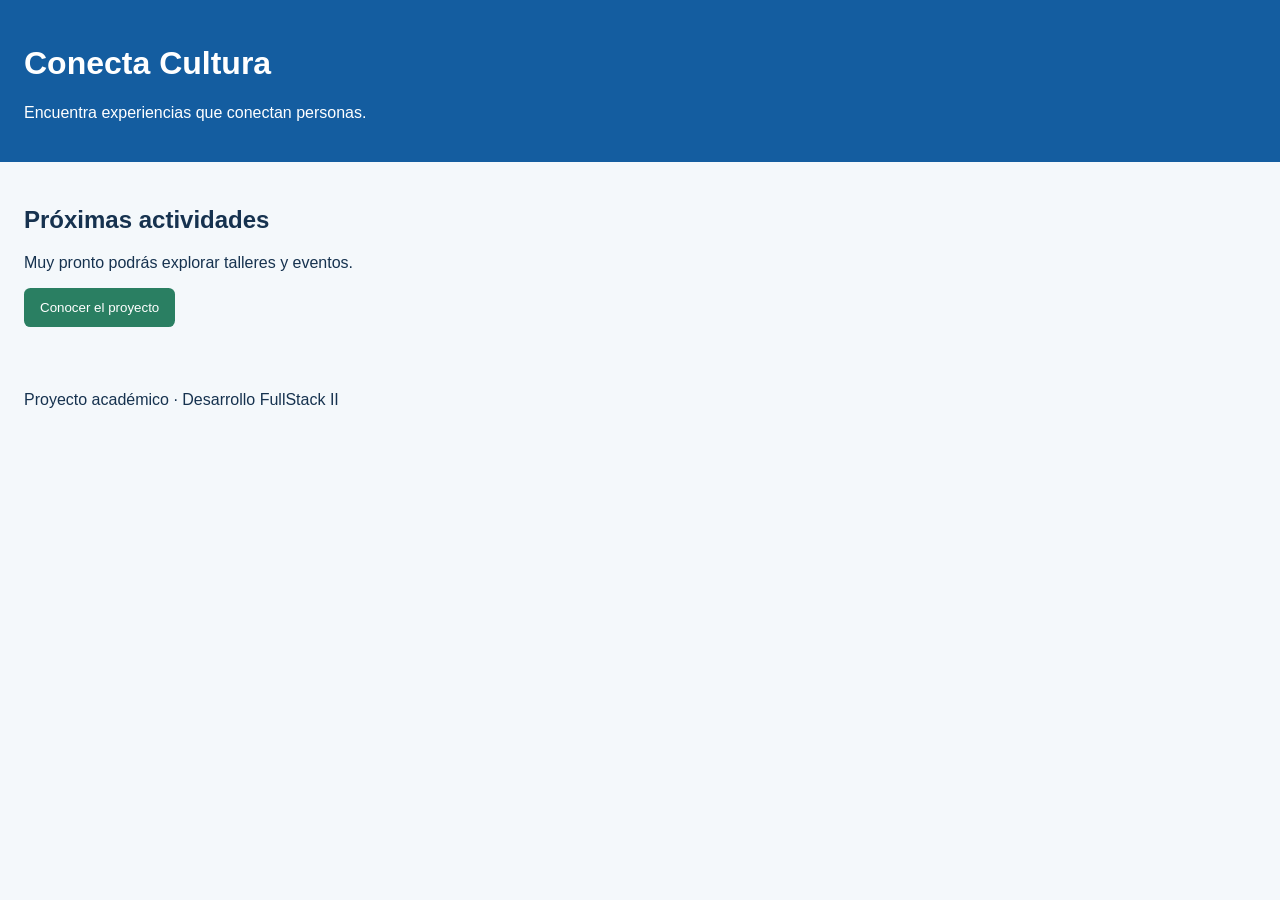
==== index.html @ 028007dc "chore: crear estructura inicial del proyecto" ====
<!DOCTYPE html>
<html lang="es">
<head>
  <meta charset="UTF-8">
  <meta name="viewport" content="width=device-width, initial-scale=1.0">
  <meta name="description" content="Actividades y talleres de Conecta Cultura">
  <title>Conecta Cultura | Inicio</title>
  <link rel="stylesheet" href="assets/css/estilos.css">
</head>
<body>
  <header>
    <h1>Conecta Cultura</h1>
    <p>Encuentra experiencias que conectan personas.</p>
  </header>

  <main>
    <section>
      <h2>Próximas actividades</h2>
      <p>Muy pronto podrás explorar talleres y eventos.</p>
      <button id="boton-bienvenida" type="button">Conocer el proyecto</button>
    </section>
  </main>

  <footer>
    <p>Proyecto académico · Desarrollo FullStack II</p>
  </footer>

  <script src="assets/js/app.js"></script>
</body>
</html>
---- assets/css/estilos.css ----
* {
  box-sizing: border-box;
}

body {
  margin: 0;
  font-family: Arial, sans-serif;
  color: #16324f;
  background-color: #f4f8fb;
}

header,
main,
footer {
  padding: 1.5rem;
}

header {
  color: #ffffff;
  background-color: #145da0;
}

button {
  padding: 0.75rem 1rem;
  color: #ffffff;
  background-color: #2a7f62;
  border: 0;
  border-radius: 0.4rem;
  cursor: pointer;
}
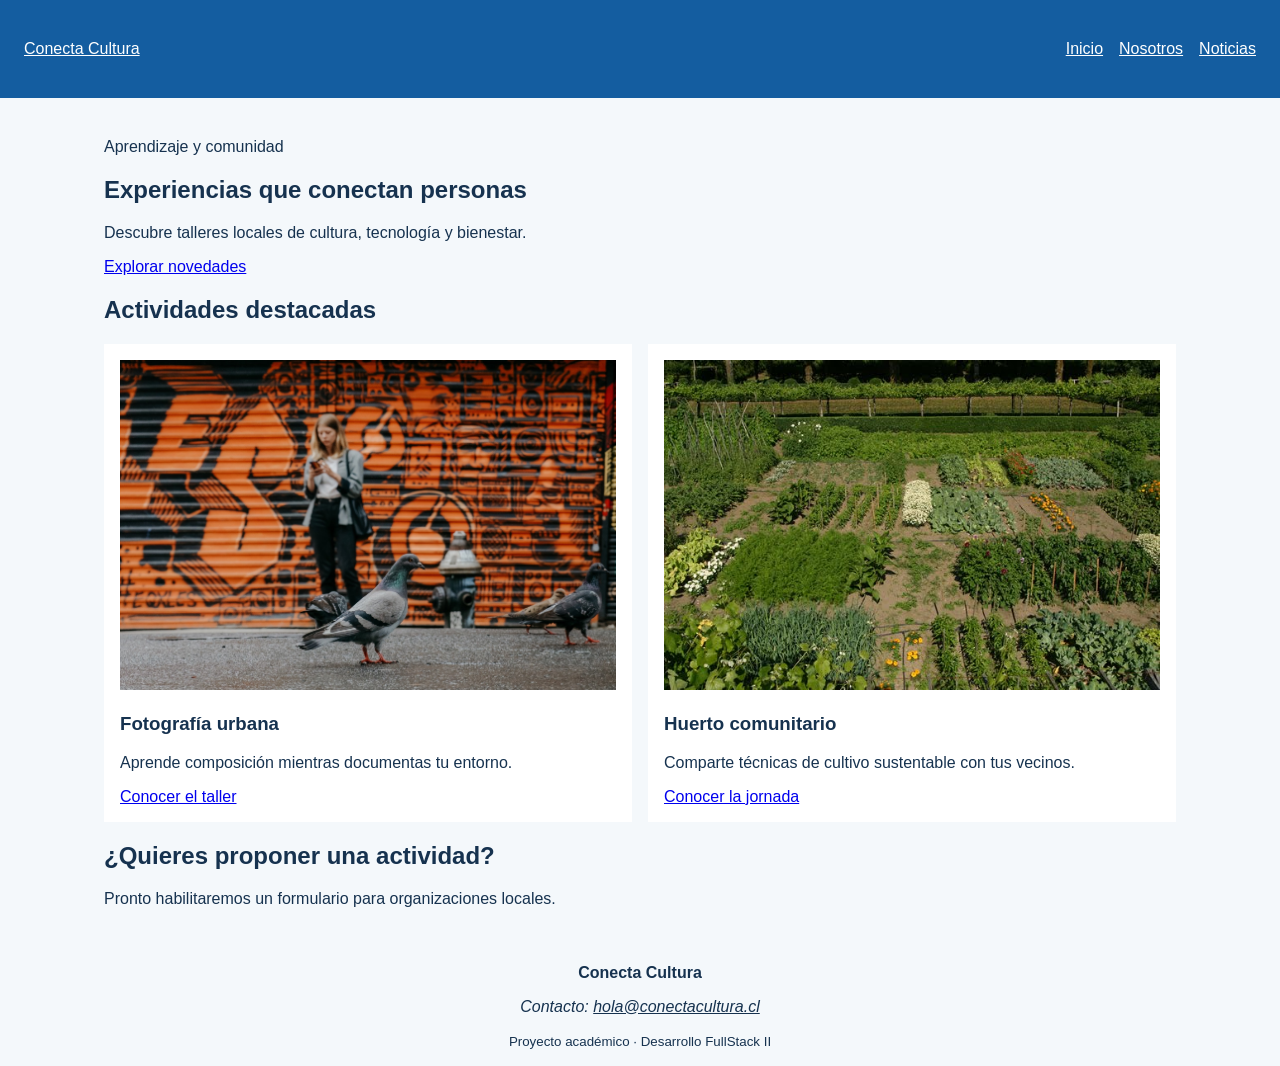
==== commit b4dd0bdd: "feat: construir estructura semántica de inicio y nosotros" ====
--- a/index.html
+++ b/index.html
@@ -3,28 +3,62 @@
 <head>
   <meta charset="UTF-8">
   <meta name="viewport" content="width=device-width, initial-scale=1.0">
-  <meta name="description" content="Actividades y talleres de Conecta Cultura">
-  <title>Conecta Cultura | Inicio</title>
+  <meta name="description" content="Talleres y actividades de Conecta Cultura">
+  <title>Inicio | Conecta Cultura</title>
   <link rel="stylesheet" href="assets/css/estilos.css">
 </head>
 <body>
-  <header>
-    <h1>Conecta Cultura</h1>
-    <p>Encuentra experiencias que conectan personas.</p>
+  <a class="salto-contenido" href="#contenido-principal">Ir al contenido</a>
+  <header class="cabecera-sitio">
+    <a class="marca" href="index.html">Conecta Cultura</a>
+    <nav aria-label="Navegación principal">
+      <ul class="menu">
+        <li><a href="index.html" aria-current="page">Inicio</a></li>
+        <li><a href="nosotros.html">Nosotros</a></li>
+        <li><a href="noticias.html">Noticias</a></li>
+      </ul>
+    </nav>
   </header>
 
-  <main>
-    <section>
-      <h2>Próximas actividades</h2>
-      <p>Muy pronto podrás explorar talleres y eventos.</p>
-      <button id="boton-bienvenida" type="button">Conocer el proyecto</button>
+  <main id="contenido-principal">
+    <section class="presentacion">
+      <p class="etiqueta">Aprendizaje y comunidad</p>
+      <h1>Experiencias que conectan personas</h1>
+      <p>Descubre talleres locales de cultura, tecnología y bienestar.</p>
+      <a class="boton" href="noticias.html">Explorar novedades</a>
     </section>
+
+    <section aria-labelledby="titulo-actividades">
+      <h2 id="titulo-actividades">Actividades destacadas</h2>
+      <div class="grilla-tarjetas">
+        <article class="tarjeta">
+          <img src="assets/img/urbana.jpg"
+               alt="Participantes fotografiando edificios del barrio">
+          <h3>Fotografía urbana</h3>
+          <p>Aprende composición mientras documentas tu entorno.</p>
+          <a href="noticia-detalle-1.html">Conocer el taller</a>
+        </article>
+        <article class="tarjeta">
+          <img src="assets/img/huerto.jpg"
+               alt="Manos plantando una hierba en un huerto comunitario">
+          <h3>Huerto comunitario</h3>
+          <p>Comparte técnicas de cultivo sustentable con tus vecinos.</p>
+          <a href="noticia-detalle-2.html">Conocer la jornada</a>
+        </article>
+      </div>
+    </section>
+
+    <aside class="aviso" aria-labelledby="titulo-aviso">
+      <h2 id="titulo-aviso">¿Quieres proponer una actividad?</h2>
+      <p>Pronto habilitaremos un formulario para organizaciones locales.</p>
+    </aside>
   </main>
 
-  <footer>
-    <p>Proyecto académico · Desarrollo FullStack II</p>
+  <footer class="pie-sitio">
+    <p><strong>Conecta Cultura</strong></p>
+    <address>Contacto: <a href="mailto:hola@conectacultura.cl">hola@conectacultura.cl</a></address>
+    <p><small>Proyecto académico · Desarrollo FullStack II</small></p>
   </footer>
-
   <script src="assets/js/app.js"></script>
 </body>
 </html>
--- a/assets/css/estilos.css
+++ b/assets/css/estilos.css
@@ -10,8 +10,7 @@
 }
 
 header,
-main,
-footer {
+main {
   padding: 1.5rem;
 }
 
@@ -28,3 +27,72 @@
   border-radius: 0.4rem;
   cursor: pointer;
 }
+
+
+footer {
+  width: 100%;
+  text-align: center;
+  bottom: 0;
+}
+
+.tarjeta {
+padding: 1rem;
+background-color: #ffffff;
+}
+.destacada {
+border: 2px solid #2a7f62;
+}
+
+.cabecera-sitio,
+.menu,
+.grilla-tarjetas {
+  display: flex;
+  gap: 1rem;
+}
+
+.cabecera-sitio {
+  align-items: center;
+  justify-content: space-between;
+}
+
+.menu {
+  padding: 0;
+  list-style: none;
+}
+
+.marca,
+.menu a,
+.pie-sitio a {
+  color: inherit;
+}
+
+main {
+  max-width: 70rem;
+  margin-inline: auto;
+}
+
+.grilla-tarjetas {
+  flex-wrap: wrap;
+}
+
+.tarjeta {
+  flex: 1 1 18rem;
+  padding: 1rem;
+  background: #ffffff;
+}
+
+img {
+  max-width: 100%;
+  height: auto;
+  width: 100%;
+}
+
+.salto-contenido {
+  position: absolute;
+  left: -10000px;
+}
+
+.salto-contenido:focus {
+  position: static;
+}
+
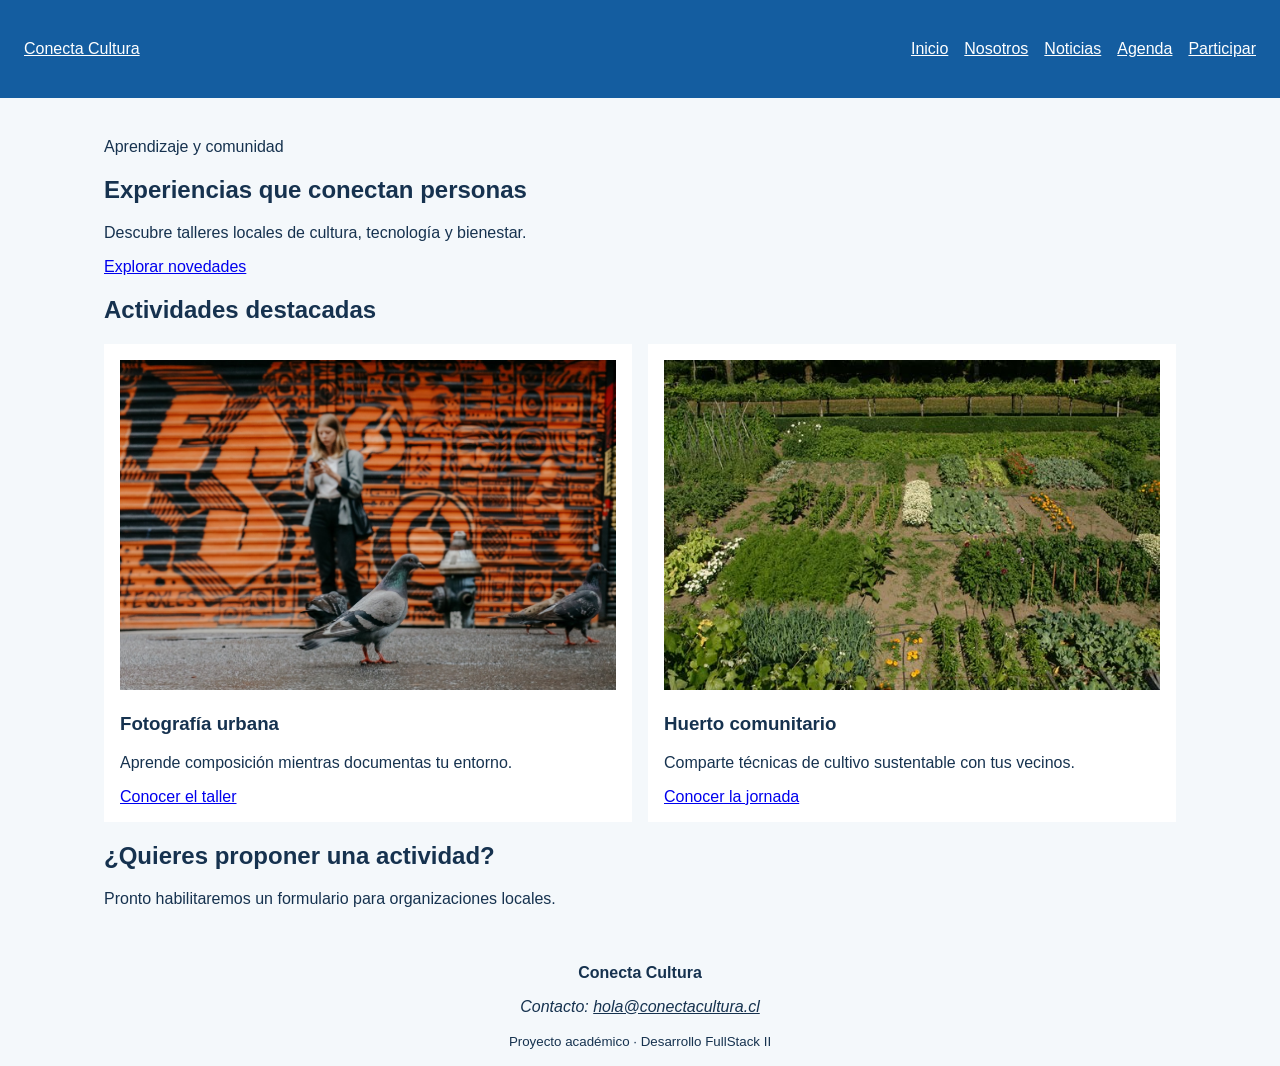
==== commit 11cbc76e: "feat: correciones de presentacion" ====
--- a/index.html
+++ b/index.html
@@ -1,64 +1,84 @@
 <!DOCTYPE html>
 <html lang="es">
-<head>
-  <meta charset="UTF-8">
-  <meta name="viewport" content="width=device-width, initial-scale=1.0">
-  <meta name="description" content="Talleres y actividades de Conecta Cultura">
-  <title>Inicio | Conecta Cultura</title>
-  <link rel="stylesheet" href="assets/css/estilos.css">
-</head>
-<body>
-  <a class="salto-contenido" href="#contenido-principal">Ir al contenido</a>
-  <header class="cabecera-sitio">
-    <a class="marca" href="index.html">Conecta Cultura</a>
-    <nav aria-label="Navegación principal">
-      <ul class="menu">
-        <li><a href="index.html" aria-current="page">Inicio</a></li>
-        <li><a href="nosotros.html">Nosotros</a></li>
-        <li><a href="noticias.html">Noticias</a></li>
-      </ul>
-    </nav>
-  </header>
+  <head>
+    <meta charset="UTF-8">
+    <meta name="viewport" content="width=device-width, initial-scale=1.0">
+    <meta name="description" content="Talleres y actividades de Conecta Cultura">
+    <title>Nosotros | Conecta Cultura</title>
+    <link rel="stylesheet" href="assets/css/estilos.css">
+  </head>
 
-  <main id="contenido-principal">
-    <section class="presentacion">
-      <p class="etiqueta">Aprendizaje y comunidad</p>
-      <h1>Experiencias que conectan personas</h1>
-      <p>Descubre talleres locales de cultura, tecnología y bienestar.</p>
-      <a class="boton" href="noticias.html">Explorar novedades</a>
-    </section>
+  <!-- AQUI COMIENZA EL BODY -->
+  <body>
 
-    <section aria-labelledby="titulo-actividades">
-      <h2 id="titulo-actividades">Actividades destacadas</h2>
-      <div class="grilla-tarjetas">
-        <article class="tarjeta">
-          <img src="assets/img/urbana.jpg"
-               alt="Participantes fotografiando edificios del barrio">
-          <h3>Fotografía urbana</h3>
-          <p>Aprende composición mientras documentas tu entorno.</p>
-          <a href="noticia-detalle-1.html">Conocer el taller</a>
-        </article>
-        <article class="tarjeta">
-          <img src="assets/img/huerto.jpg"
-               alt="Manos plantando una hierba en un huerto comunitario">
-          <h3>Huerto comunitario</h3>
-          <p>Comparte técnicas de cultivo sustentable con tus vecinos.</p>
-          <a href="noticia-detalle-2.html">Conocer la jornada</a>
-        </article>
-      </div>
-    </section>
+    <!-- ESTE ES EL HEADER -->
+      <a class="salto-contenido" href="#contenido-principal">Ir al contenido</a>
+        <header class="cabecera-sitio">
+      <a class="marca" href="index.html">Conecta Cultura</a>
+      <nav aria-label="Navegación principal">
+        <ul class="menu">
+          <li><a href="index.html" aria-current="page">Inicio</a></li>
+          <li><a href="nosotros.html">Nosotros</a></li>
+          <li><a href="noticias.html">Noticias</a></li>
+          <li><a href="agenda.html">Agenda</a></li>
+        <li><a href="participar.html">Participar</a></li>
+        </ul>
+      </nav>
+    </header>
+    <!-- ESTE ES EL HEADER -->
 
-    <aside class="aviso" aria-labelledby="titulo-aviso">
-      <h2 id="titulo-aviso">¿Quieres proponer una actividad?</h2>
-      <p>Pronto habilitaremos un formulario para organizaciones locales.</p>
-    </aside>
-  </main>
+    <!-- AQUI COMIENZA EL MAIN -->
+    <main id="contenido-principal">
+      <!-- ESTE ES EL TITULAR -->
+      <section class="presentacion">
+        <p class="etiqueta">Aprendizaje y comunidad</p>
+        <h1>Experiencias que conectan personas</h1>
+        <p>Descubre talleres locales de cultura, tecnología y bienestar.</p>
+        <a class="boton" href="noticias.html">Explorar novedades</a>
+      </section>
+      <!-- ESTE ES EL TITULAR -->
 
-  <footer class="pie-sitio">
-    <p><strong>Conecta Cultura</strong></p>
-    <address>Contacto: <a href="mailto:hola@conectacultura.cl">hola@conectacultura.cl</a></address>
-    <p><small>Proyecto académico · Desarrollo FullStack II</small></p>
-  </footer>
-  <script src="assets/js/app.js"></script>
-</body>
+      <!-- ESTAS SON LAS NOTICIAS -->
+      <section aria-labelledby="titulo-actividades">
+        <h2 id="titulo-actividades">Actividades destacadas</h2>
+        <div class="grilla-tarjetas">
+          <article class="tarjeta">
+            <img src="assets/img/urbana.jpg"
+                alt="Participantes fotografiando edificios del barrio">
+            <h3>Fotografía urbana</h3>
+            <p>Aprende composición mientras documentas tu entorno.</p>
+            <a href="noticia-detalle-1.html">Conocer el taller</a>
+          </article>
+          <article class="tarjeta">
+            <img src="assets/img/huerto.jpg"
+                alt="Manos plantando una hierba en un huerto comunitario">
+            <h3>Huerto comunitario</h3>
+            <p>Comparte técnicas de cultivo sustentable con tus vecinos.</p>
+            <a href="noticia-detalle-2.html">Conocer la jornada</a>
+          </article>
+        </div>
+      </section>
+      <!-- ESTAS SON LAS NOTICIAS -->
+
+      <!-- AQUI HAY UN PEQUEÑO INCISO -->
+      <aside class="aviso" aria-labelledby="titulo-aviso">
+        <h2 id="titulo-aviso">¿Quieres proponer una actividad?</h2>
+        <p>Pronto habilitaremos un formulario para organizaciones locales.</p>
+      </aside>
+      <!-- AQUI HAY UN PEQUEÑO INCISO -->
+
+    </main>
+    <!-- AQUI TERMINA EL MAIN -->
+
+    <!-- AQUI COMIENZA EL FOOTER -->
+    <footer class="pie-sitio">
+      <p><strong>Conecta Cultura</strong></p>
+      <address>Contacto: <a href="mailto:hola@conectacultura.cl">hola@conectacultura.cl</a></address>
+      <p><small>Proyecto académico · Desarrollo FullStack II</small></p>
+    </footer>
+    <script src="assets/js/app.js"></script>
+    <!-- AQUI ACABA EL FOOTER -->
+
+  </body>
+  <!-- AQUI ACABA EL BODY -->
 </html>
--- a/assets/css/estilos.css
+++ b/assets/css/estilos.css
@@ -9,12 +9,13 @@
   background-color: #f4f8fb;
 }
 
-header,
 main {
   padding: 1.5rem;
+  min-height: 725px;
 }
 
 header {
+  padding: 1.5rem;
   color: #ffffff;
   background-color: #145da0;
 }
@@ -96,3 +97,74 @@
   position: static;
 }
 
+.tabla-contenedor {
+  max-width: 100%;
+  overflow-x: auto;
+}
+
+table {
+  width: 100%;
+  border-collapse: collapse;
+  background-color: #ffffff;
+}
+
+caption {
+  padding: 0.75rem;
+  font-weight: bold;
+  text-align: left;
+}
+
+th,
+td {
+  padding: 0.75rem;
+  border: 1px solid #b8c4cf;
+  text-align: left;
+}
+
+thead {
+  color: #ffffff;
+  background-color: #145da0;
+}
+
+.formulario {
+  display: grid;
+  gap: 1rem;
+  max-width: 42rem;
+  
+}
+
+.formulario fieldset {
+  display: grid;
+  gap: 0.75rem;
+  padding: 1rem;
+  border: 1px solid #b8c4cf;
+}
+
+.formulario input,
+.formulario select,
+.formulario textarea {
+  width: 100%;
+  padding: 0.7rem;
+  font: inherit;
+}
+
+.formulario input[type="radio"],
+.formulario input[type="checkbox"] {
+  width: auto;
+}
+
+.nuevo{
+  display: grid;
+  justify-content: center;
+  align-items: center;
+}
+
+.mensaje-confirmacion{
+  display: grid;
+  justify-content: center;
+  text-align: center;
+  margin-top: 25%;
+  background-color: #145ca067;
+  border-radius: 10px;
+  min-height: 300px;
+}
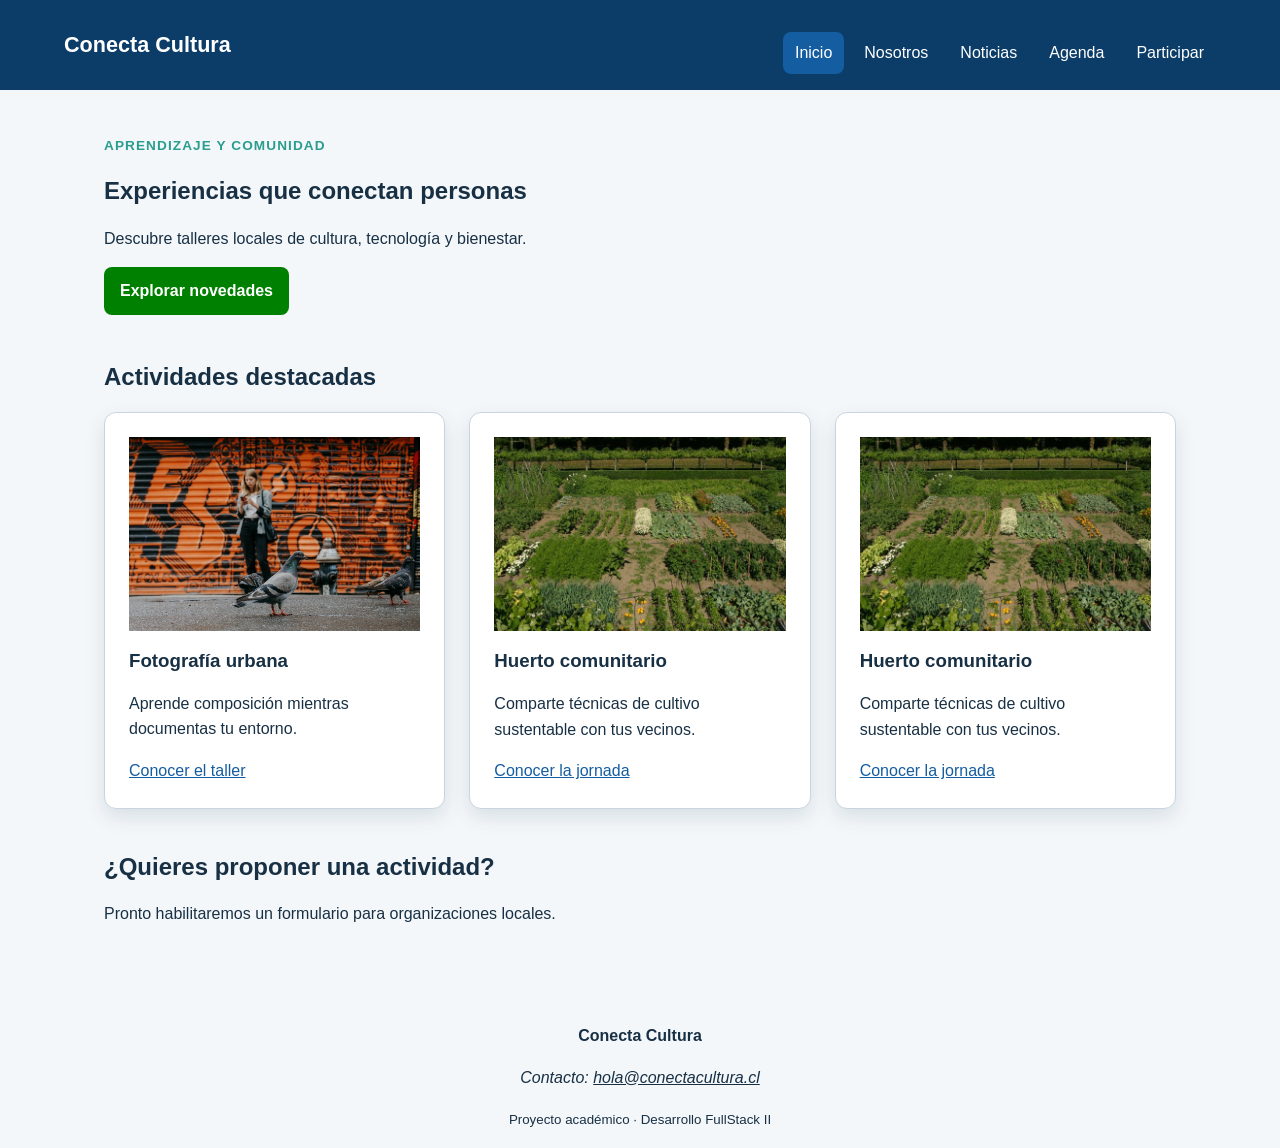
==== commit 5d2a7488: "Cambios" ====
--- a/index.html
+++ b/index.html
@@ -56,6 +56,13 @@
             <p>Comparte técnicas de cultivo sustentable con tus vecinos.</p>
             <a href="noticia-detalle-2.html">Conocer la jornada</a>
           </article>
+          <article class="tarjeta">
+            <img src="assets/img/huerto.jpg"
+                alt="Manos plantando una hierba en un huerto comunitario">
+            <h3>Huerto comunitario</h3>
+            <p>Comparte técnicas de cultivo sustentable con tus vecinos.</p>
+            <a href="noticia-detalle-2.html">Conocer la jornada</a>
+          </article>
         </div>
       </section>
       <!-- ESTAS SON LAS NOTICIAS -->
--- a/assets/css/estilos.css
+++ b/assets/css/estilos.css
@@ -37,11 +37,12 @@
 }
 
 .tarjeta {
-padding: 1rem;
-background-color: #ffffff;
+  padding: 1.5rem;
+  background-color: #ffffff;
+  border-radius: 0.75rem;
 }
 .destacada {
-border: 2px solid #2a7f62;
+  border: 2px solid #2a7f62;
 }
 
 .cabecera-sitio,
@@ -167,4 +168,376 @@
   background-color: #145ca067;
   border-radius: 10px;
   min-height: 300px;
+}
+
+p { color: #183044; }
+/* Todos los párrafos */
+.etiqueta { color: #2a9d8f; }
+/* Cualquier elemento con class="etiqueta" */
+.tarjeta p { margin-bottom: 1rem; }
+/* Solo los párrafos que están dentro de .tarjeta */
+input[required] { border-left-width: 0.3rem; }
+/* Solo controles input que poseen required */
+a:hover { text-decoration-thickness: 0.15rem; }
+/* Enlaces mientras el puntero se encuentra sobre ellos */
+
+a { color: navy; } /* 0-0-1 */
+.menu a { color: white; } /* 0-1-1: gana en la navegación */
+
+.boton { background-color: blue; }
+a.boton { background-color: green; }
+.boton { background-color: orange; }
+
+body {
+ color: #183044;
+ font-family: Arial, sans-serif;
+}
+/* Los párrafos y títulos heredan normalmente color y fuente.
+ margin, padding, border y background no se heredan. */
+
+
+.tarjeta {
+ padding: 1rem; /* aire dentro de la tarjeta */
+ border: 1px solid #c9d4de;
+ margin-bottom: 2rem; /* distancia con la siguiente tarjeta */
+}
+
+
+.ejemplo {
+ width: 300px;
+ padding: 20px;
+ border: 2px solid;
+ /* ancho visible con content-box: 344px */
+}
+
+*,
+*::before,
+*::after {
+ box-sizing: border-box;
+}
+
+
+:root {
+ --color-primario: #145da0;
+ --color-primario-oscuro: #0b3d68;
+ --color-secundario: #2a9d8f;
+ --color-acento: #f4a261;
+ --color-texto: #183044;
+ --color-texto-suave: #526575;
+ --color-fondo: #f4f7fa;
+ --color-superficie: #ffffff;
+ --color-borde: #c9d4de;
+ --fuente-base: Arial, Helvetica, sans-serif;
+ --radio: 0.75rem;
+ --sombra: 0 0.5rem 1.25rem rgb(20 48 68 / 12%);
+ --ancho-contenido: 72rem;
+}
+
+:root {
+ --color-primario: #145da0; /* declaración */
+}
+.boton {
+ background-color: var(--color-primario); /* uso */
+}
+.aviso {
+ border-color: var(--color-aviso, #f4a261); /* valor alternativo */
+}
+
+.seccion-destacada {
+ --color-primario: #2a9d8f;
+}
+/* Los componentes dentro de esta sección usarán el nuevo color. */
+
+
+html {
+ font-size: 100%; /* respeta normalmente los 16px del navegador */
+}
+.tarjeta {
+ padding: 1.5rem; /* aproximadamente 24px con raíz de 16px */
+}
+
+html {
+ scroll-behavior: smooth;
+}
+body {
+ margin: 0;
+ color: var(--color-texto);
+ background: var(--color-fondo);
+ font-family: var(--fuente-base);
+ font-size: 1rem;
+ line-height: 1.6;
+}
+img,
+video {
+ display: block;
+ max-width: 100%;
+ height: auto;
+}
+a {
+ color: var(--color-primario);
+}
+h1,
+h2,
+h3 {
+ line-height: 1.2;
+ text-wrap: balance;
+}
+main {
+ width: min(100% - 2rem, var(--ancho-contenido));
+ margin-inline: auto;
+}
+main {
+ padding-block: 2rem 4rem;
+}
+section + section {
+ margin-top: 3rem;
+}
+
+.cabecera-sitio {
+ padding: 1rem 5%;
+ color: #ffffff;
+ background: var(--color-primario-oscuro);
+}
+.marca {
+ color: #ffffff;
+ font-size: 1.35rem;
+ font-weight: 700;
+ text-decoration: none;
+}
+.menu {
+ display: flex;
+ flex-wrap: wrap;
+ gap: 0.5rem;
+ margin: 1rem 0 0;
+  padding: 0;
+ list-style: none;
+}
+.menu a {
+ display: inline-block;
+ padding: 0.5rem 0.75rem;
+ color: #ffffff;
+ border-radius: 0.5rem;
+ text-decoration: none;
+}
+.menu a:hover,
+.menu a[aria-current="page"] {
+ background: var(--color-primario);
+}
+
+.etiqueta {
+ margin-bottom: 0.25rem;
+ color: var(--color-secundario);
+ font-size: 0.85rem;
+ font-weight: 700;
+ letter-spacing: 0.08em;
+ text-transform: uppercase;
+}
+.tarjeta,
+.mensaje-confirmacion,
+.formulario fieldset {
+ padding: 1.5rem;
+ background: var(--color-superficie);
+ border: 1px solid var(--color-borde);
+ border-radius: var(--radio);
+ box-shadow: var(--sombra);
+}
+.boton,
+button {
+ display: inline-block;
+ width: fit-content;
+ padding: 0.7rem 1rem;
+ color: #ffffff;
+ background: var(--color-primario);
+ border: 0;
+ border-radius: 0.5rem;
+ font: inherit;
+ font-weight: 700;
+ text-decoration: none;
+ cursor: pointer;
+}
+.boton:hover,
+button:hover {
+ background: var(--color-primario-oscuro);
+}
+
+.tabla-contenedor {
+ max-width: 100%;
+ overflow-x: auto;
+}
+table {
+ width: 100%;
+ border-collapse: collapse;
+ background: var(--color-superficie);
+}
+caption,
+th,
+td {
+ padding: 0.75rem;
+ text-align: left;
+}
+th,
+td {
+ border: 1px solid var(--color-borde);
+}
+thead {
+ color: #ffffff;
+ background: var(--color-primario);
+}
+.formulario {
+ display: grid;
+ gap: 1rem;
+ max-width: 42rem;
+}
+.formulario fieldset {
+ display: grid;
+ gap: 0.75rem;
+}
+.formulario input,
+.formulario select,
+.formulario textarea {
+ width: 100%;
+ padding: 0.7rem;
+ color: inherit;
+ background: #ffffff;
+ border: 1px solid var(--color-borde);
+ border-radius: 0.4rem;
+ font: inherit;
+}
+.formulario input[type="radio"],
+.formulario input[type="checkbox"] {
+ width: auto;
+}
+
+:focus-visible {
+ outline: 3px solid var(--color-acento);
+ outline-offset: 3px;
+}
+input:required,
+select:required,
+textarea:required {
+ border-left: 0.3rem solid var(--color-primario);
+}
+input:focus,
+select:focus,
+textarea:focus {
+ border-color: var(--color-primario);
+}
+.salto-contenido {
+ position: absolute;
+ padding: 0.6rem 1rem;
+ color: #ffffff;
+ background: var(--color-primario-oscuro);
+ transform: translateY(-150%);
+}
+.salto-contenido:focus {
+ transform: translateY(0);
+}
+
+boton--secundario {
+ color: var(--color-primario-oscuro);
+ background: transparent;
+ border: 2px solid currentColor;
+}
+.boton--secundario:hover {
+ color: #ffffff;
+ background: var(--color-primario-oscuro);
+}
+
+main {
+ width: 90%;
+ max-width: 70rem;
+ margin-inline: auto;
+}
+
+img {
+ display: block;
+ max-width: 100%;
+ height: auto;
+}
+
+.grilla-tarjetas {
+ display: block;
+}
+.tarjeta {
+ margin-bottom: 1.5rem;
+}
+
+.ejemplo-flex {
+ display: flex;
+ gap: 1rem;
+}
+
+.menu {
+ display: flex;
+ flex-direction: column;
+ gap: 0.5rem;
+}
+
+.menu {
+ display: flex;
+ flex-direction: row;
+ flex-wrap: wrap;
+ gap: 0.5rem;
+}
+
+.cabecera-sitio {
+ display: flex;
+ flex-direction: column;
+ gap: 1rem;
+}
+.menu {
+ display: flex;
+ flex-direction: column;
+ gap: 0.5rem;
+}
+
+@media (min-width: 40rem) {
+ .cabecera-sitio {
+ flex-direction: row;
+ justify-content: space-between;
+ align-items: center;
+ }
+ .menu {
+ flex-direction: row;
+ flex-wrap: wrap;
+ }
+}
+
+.grilla-tarjetas {
+ display: grid;
+ grid-template-columns: 1fr;
+ gap: 1.5rem;
+}
+
+@media (min-width: 48rem) {
+ .grilla-tarjetas {
+ grid-template-columns: 1fr 1fr;
+ }
+}
+
+@media (min-width: 64rem) {
+ .grilla-tarjetas {
+ grid-template-columns: repeat(3, 1fr);
+ }
+}
+
+.grilla-tarjetas {
+ display: grid;
+ grid-template-columns: repeat(auto-fit, minmax(16rem, 1fr));
+ gap: 1.5rem;
+}
+
+video,
+iframe {
+ width: 100%;
+ max-width: 100%;
+}
+iframe {
+ aspect-ratio: 16 / 9;
+ border: 0;
+}
+
+.tabla-contenedor {
+ max-width: 100%;
+ overflow-x: auto;
 }
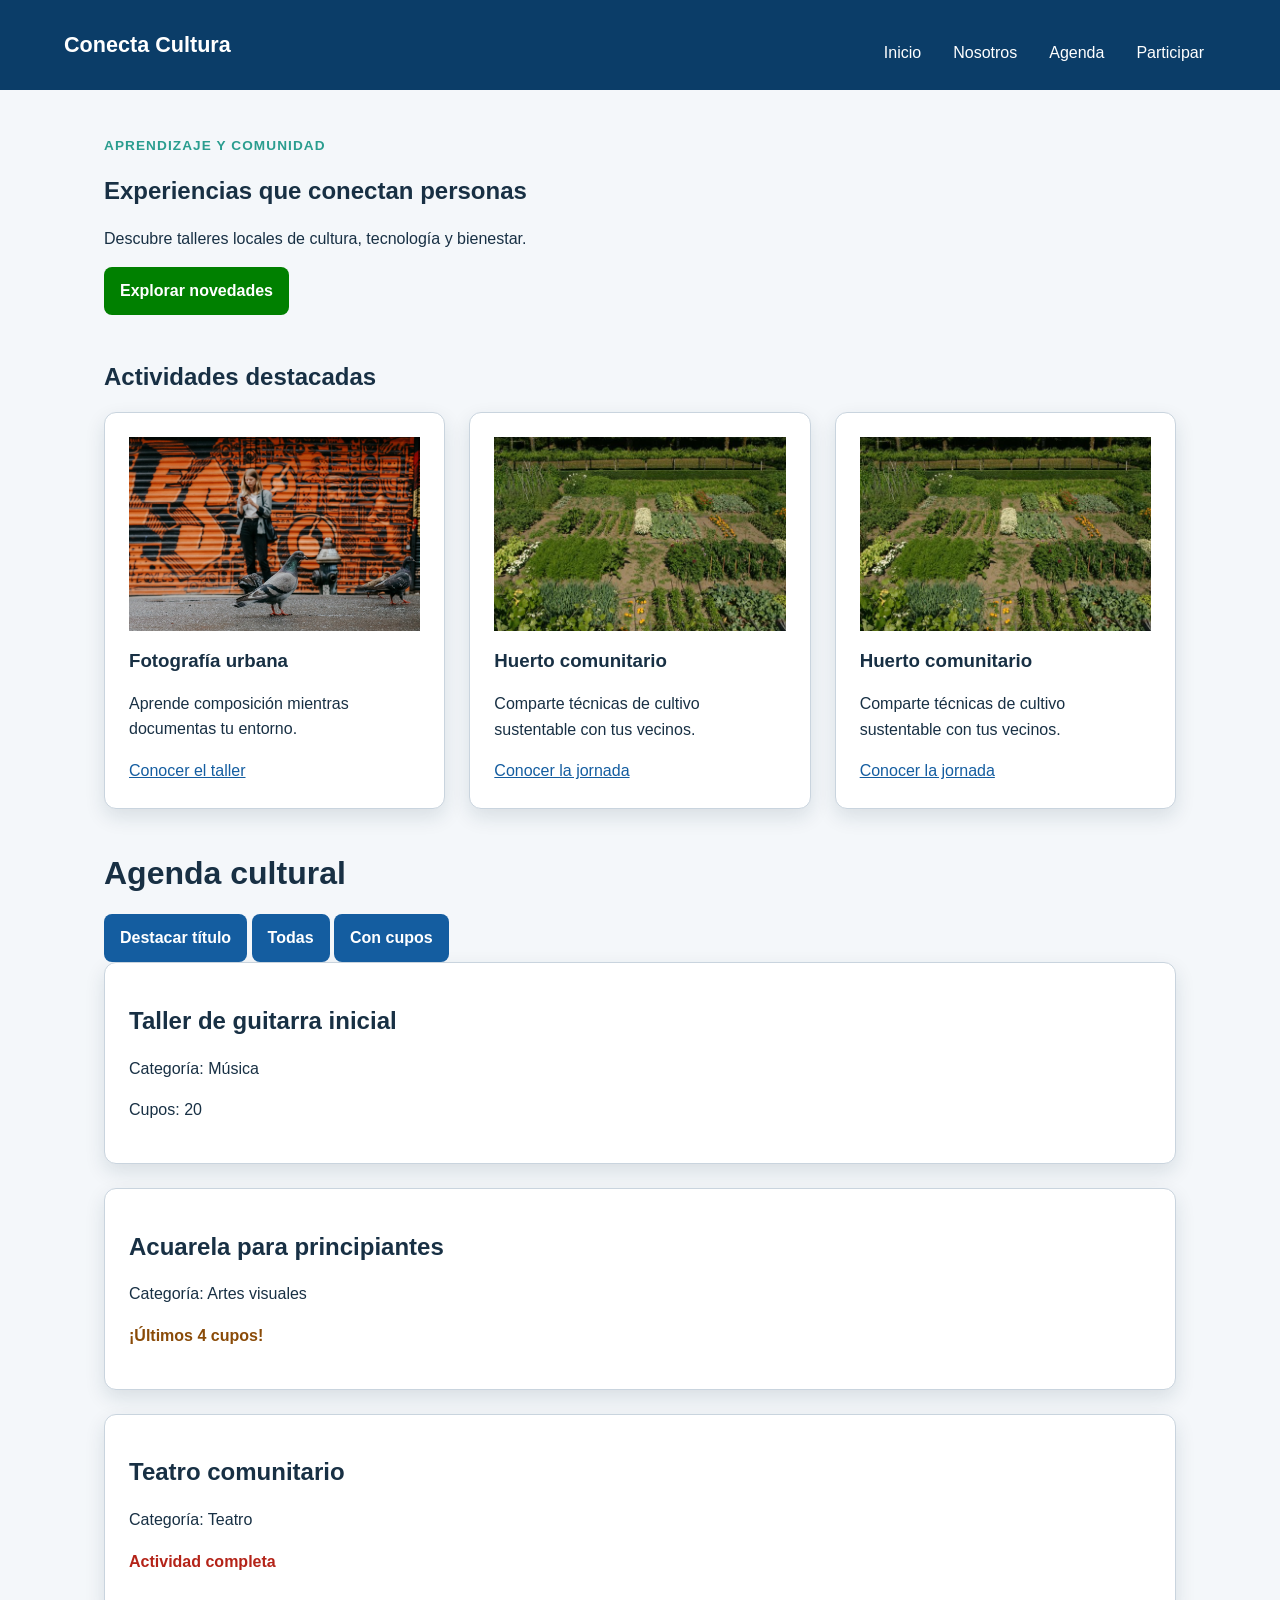
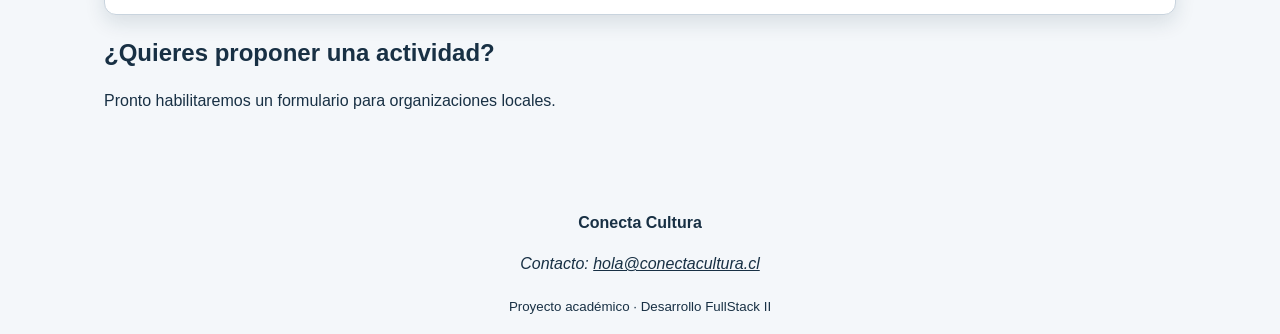
==== commit 9a07fdcd: "feat: agregar menú adaptable y cartelera dinámica" ====
--- a/index.html
+++ b/index.html
@@ -10,20 +10,27 @@
 
   <!-- AQUI COMIENZA EL BODY -->
   <body>
+    <!-- ESTE ES EL HEADER -->
+    <a class="salto-contenido" href="#contenido-principal">Ir al contenido</a>
+    <header class="cabecera-sitio">
+      <a class="marca" href="index.html">Conecta Cultura</a>
+            <button
+        id="boton-menu"
+        class="boton-menu"
+        type="button"
+        aria-label="Abrir o cerrar menú principal"
+        aria-controls="menu-principal"
+        aria-expanded="false">
+        <span aria-hidden="true">☰</span>
+      </button>
 
-    <!-- ESTE ES EL HEADER -->
-      <a class="salto-contenido" href="#contenido-principal">Ir al contenido</a>
-        <header class="cabecera-sitio">
-      <a class="marca" href="index.html">Conecta Cultura</a>
-      <nav aria-label="Navegación principal">
-        <ul class="menu">
-          <li><a href="index.html" aria-current="page">Inicio</a></li>
-          <li><a href="nosotros.html">Nosotros</a></li>
-          <li><a href="noticias.html">Noticias</a></li>
-          <li><a href="agenda.html">Agenda</a></li>
-        <li><a href="participar.html">Participar</a></li>
-        </ul>
+      <nav id="menu-principal" class="menu" aria-label="Navegación principal">
+        <a href="index.html">Inicio</a>
+        <a href="nosotros.html">Nosotros</a>
+        <a href="agenda.html">Agenda</a>
+        <a href="participar.html">Participar</a>
       </nav>
+
     </header>
     <!-- ESTE ES EL HEADER -->
 
@@ -65,6 +72,18 @@
           </article>
         </div>
       </section>
+
+      <h1 id="titulo-cartelera">Agenda cultural</h1>
+
+      <button id="boton-destacar" type="button">Destacar título</button>
+      
+      <button id="mostrar-todas" type="button">Todas</button>
+      <button id="mostrar-disponibles" type="button">
+        Con cupos
+      </button>
+
+
+      <section id="cartelera" class="rejilla-tarjetas"></section>
       <!-- ESTAS SON LAS NOTICIAS -->
 
       <!-- AQUI HAY UN PEQUEÑO INCISO -->
@@ -84,8 +103,10 @@
       <p><small>Proyecto académico · Desarrollo FullStack II</small></p>
     </footer>
     <script src="assets/js/app.js"></script>
+    <script src="assets/js/menu.js"></script>
     <!-- AQUI ACABA EL FOOTER -->
 
   </body>
   <!-- AQUI ACABA EL BODY -->
+   
 </html>
--- a/assets/css/estilos.css
+++ b/assets/css/estilos.css
@@ -540,4 +540,52 @@
 .tabla-contenedor {
  max-width: 100%;
  overflow-x: auto;
-}+}
+
+.destacado {
+  color: #8a4b08;
+  background-color: #7ac4f5;
+  padding: 1rem;
+  border-left: 0.35rem solid #d97706;
+}
+
+.boton-menu {
+  display: inline-block;
+  padding: 0.65rem 0.85rem;
+  font-size: 1.5rem;
+  background-color: #173c6d;
+  border: 0.1rem solid #1f4b5b;
+  border-radius: 0.35rem;
+  cursor: pointer;
+}
+
+.menu {
+  display: none;
+  flex-direction: column;
+  gap: 0.5rem;
+}
+
+.menu.menu-abierto {
+  display: flex;
+}
+
+@media (min-width: 768px) {
+  .boton-menu {
+    display: none;
+  }
+
+  .menu {
+    display: flex;
+    flex-direction: row;
+  }
+}
+
+.aviso-cupos {
+  color: #8a4b08;
+  font-weight: 700;
+}
+
+.actividad-completa {
+  color: #b42318;
+  font-weight: 700;
+}
